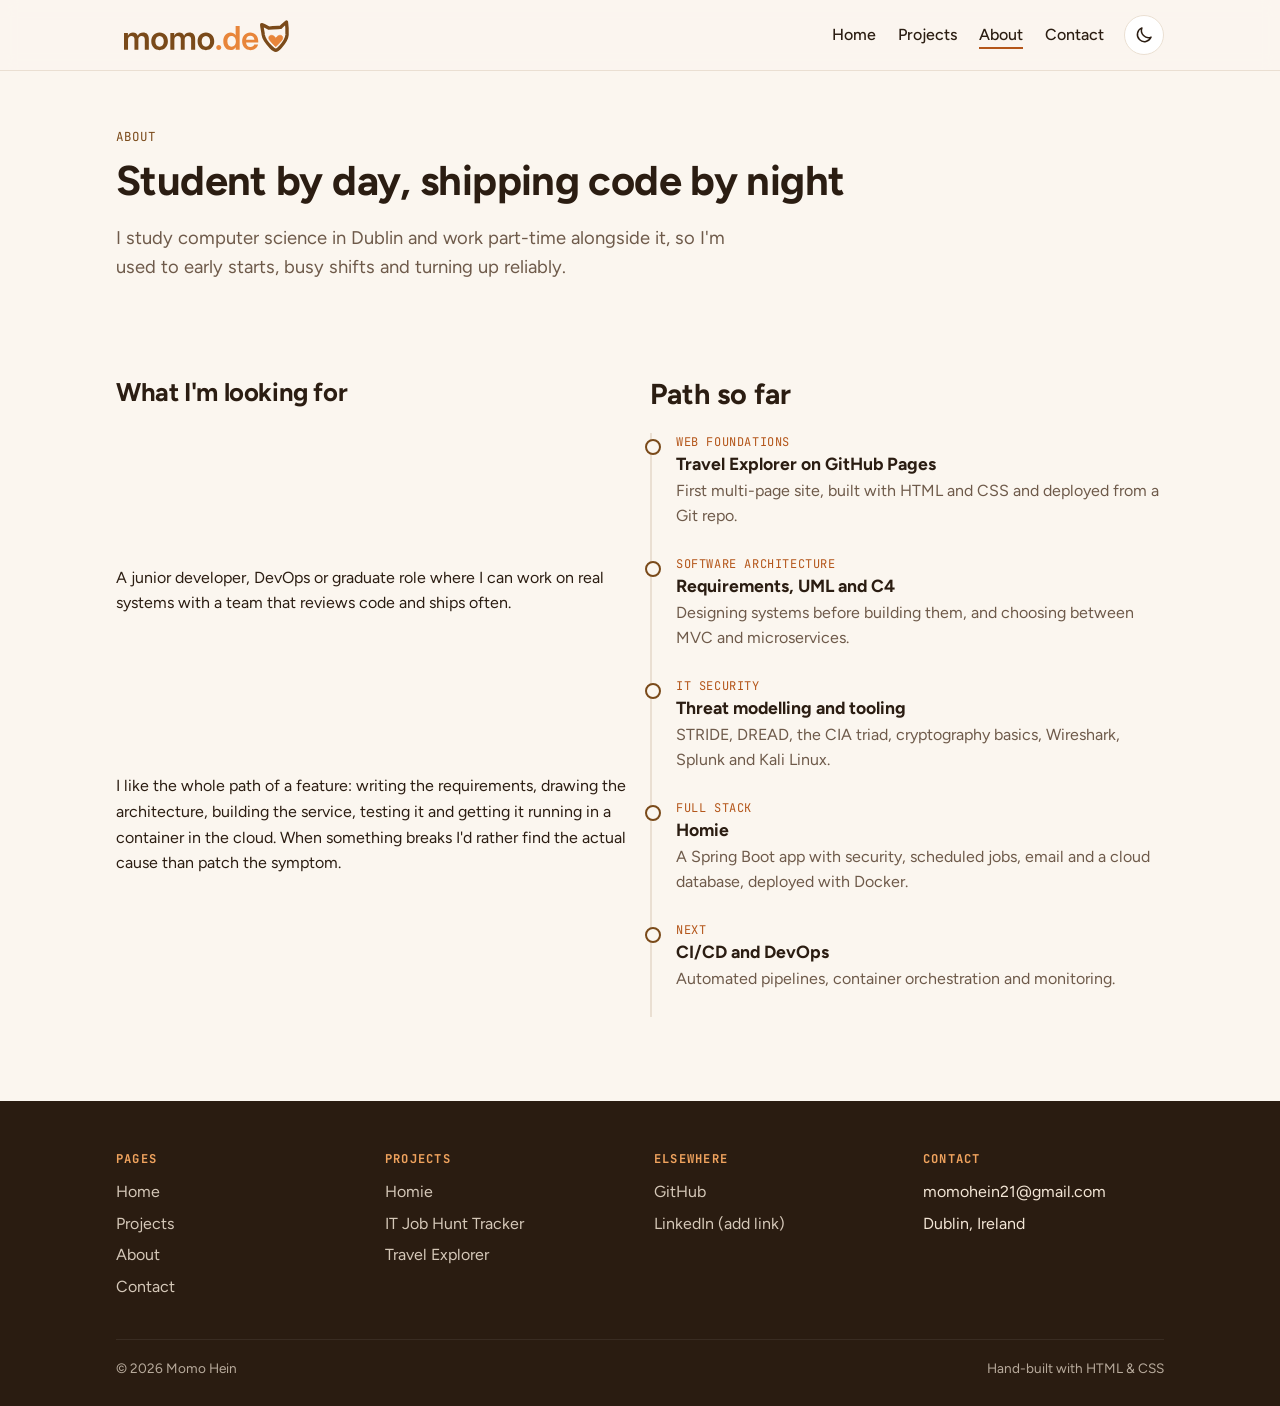
==== pages/about.html @ e9c75811 "First version of momo.dev portfolio" ====
<!DOCTYPE html>
<html lang="en">
<head>
<meta charset="UTF-8">
<meta name="viewport" content="width=device-width, initial-scale=1.0, viewport-fit=cover">
<title>About · Momo Hein</title>
<meta name="description" content="About Momo Hein, computer science student in Dublin.">
<link rel="preconnect" href="https://fonts.googleapis.com">
<link rel="preconnect" href="https://fonts.gstatic.com" crossorigin>
<link rel="stylesheet" href="https://fonts.googleapis.com/css2?family=Figtree:wght@400;500;600;700&family=JetBrains+Mono:wght@400;600&display=swap">
<link rel="icon" type="image/svg+xml" href="../img/favicon.svg">
<script>
/* set theme before first paint: saved choice, otherwise the device setting */
(function () {
  var t = null;
  try { t = localStorage.getItem('theme'); } catch (e) {}
  if (t !== 'light' && t !== 'dark') t = window.matchMedia('(prefers-color-scheme: dark)').matches ? 'dark' : 'light';
  document.documentElement.setAttribute('data-theme', t);
})();
</script>
<meta name="theme-color" content="#7A4A1A">
<link rel="stylesheet" href="../css/style.css">
</head>
<body>

<nav class="nav" aria-label="Main">
  <div class="wrap">
    <a class="brand" href="../index.html" aria-label="momo.dev home"><svg class="brand-logo" viewBox="460 100 1152 270" role="img" aria-label="momo.dev" xmlns="http://www.w3.org/2000/svg"><path d="M511.484375 330.0H537.32421875V265.400390625C537.32421875 249.9169921875 547.2705078125 241.5087890625 558.9599609375 241.5087890625C570.4443359375 241.5087890625 578.6474609375 249.19921875 578.6474609375 260.9912109375V330.0H603.76953125V263.5546875C603.76953125 250.634765625 611.8701171875 241.5087890625 624.9951171875 241.5087890625C636.0693359375 241.5087890625 645.0927734375 247.8662109375 645.0927734375 262.2216796875V330.0H671.03515625V258.5302734375C671.03515625 233.1005859375 655.244140625 219.5654296875 634.736328125 219.5654296875C618.9453125 219.5654296875 606.025390625 227.5634765625 600.283203125 240.0732421875C595.771484375 227.666015625 583.7744140625 219.5654296875 569.111328125 219.5654296875C555.4736328125 219.5654296875 543.06640625 226.5380859375 536.50390625 240.4833984375V221.71875H511.484375Z" fill="currentColor"/><path d="M740.1998046875 332.4609375C772.089453125 332.4609375 793.62265625 309.5947265625 793.62265625 275.9619140625C793.62265625 242.3291015625 772.089453125 219.2578125 740.1998046875 219.2578125C708.31015625 219.2578125 686.776953125 242.3291015625 686.776953125 275.9619140625C686.776953125 309.5947265625 708.31015625 332.4609375 740.1998046875 332.4609375ZM740.1998046875 310.8251953125C723.4859375 310.8251953125 712.9244140625 297.59765625 712.9244140625 275.9619140625C712.9244140625 254.2236328125 723.5884765625 240.8935546875 740.1998046875 240.8935546875C756.70859375 240.8935546875 767.37265625 254.326171875 767.37265625 275.9619140625C767.37265625 297.4951171875 756.8111328125 310.8251953125 740.1998046875 310.8251953125Z" fill="currentColor"/><path d="M809.364453125 330.0H835.204296875V265.400390625C835.204296875 249.9169921875 845.1505859375 241.5087890625 856.8400390625 241.5087890625C868.3244140625 241.5087890625 876.5275390625 249.19921875 876.5275390625 260.9912109375V330.0H901.649609375V263.5546875C901.649609375 250.634765625 909.7501953125 241.5087890625 922.8751953125 241.5087890625C933.9494140625 241.5087890625 942.9728515625 247.8662109375 942.9728515625 262.2216796875V330.0H968.915234375V258.5302734375C968.915234375 233.1005859375 953.12421875 219.5654296875 932.61640625 219.5654296875C916.825390625 219.5654296875 903.90546875 227.5634765625 898.16328125 240.0732421875C893.6515625 227.666015625 881.6544921875 219.5654296875 866.99140625 219.5654296875C853.3537109375 219.5654296875 840.946484375 226.5380859375 834.383984375 240.4833984375V221.71875H809.364453125Z" fill="currentColor"/><path d="M1038.0798828124998 332.4609375C1069.9695312499998 332.4609375 1091.5027343749998 309.5947265625 1091.5027343749998 275.9619140625C1091.5027343749998 242.3291015625 1069.9695312499998 219.2578125 1038.0798828124998 219.2578125C1006.1902343749999 219.2578125 984.6570312499999 242.3291015625 984.6570312499999 275.9619140625C984.6570312499999 309.5947265625 1006.1902343749999 332.4609375 1038.0798828124998 332.4609375ZM1038.0798828124998 310.8251953125C1021.3660156249999 310.8251953125 1010.8044921874999 297.59765625 1010.8044921874999 275.9619140625C1010.8044921874999 254.2236328125 1021.4685546874999 240.8935546875 1038.0798828124998 240.8935546875C1054.5886718749998 240.8935546875 1065.2527343749998 254.326171875 1065.2527343749998 275.9619140625C1065.2527343749998 297.4951171875 1054.6912109374998 310.8251953125 1038.0798828124998 310.8251953125Z" fill="currentColor"/><path d="M1120.574609375 331.845703125C1129.39296875 331.845703125 1136.4681640625 324.7705078125 1136.4681640625 315.9521484375C1136.4681640625 307.1337890625 1129.39296875 300.05859375 1120.574609375 300.05859375C1111.75625 300.05859375 1104.6810546875 307.1337890625 1104.6810546875 315.9521484375C1104.6810546875 324.7705078125 1111.75625 331.845703125 1120.574609375 331.845703125Z" fill="var(--logo-accent)"/><path d="M1196.609375 332.1533203125C1210.759765625 332.1533203125 1222.654296875 326.0009765625 1229.421875 313.4912109375H1229.626953125V330.0H1255.056640625V177.216796875H1229.216796875V237.099609375H1229.01171875C1222.0390625 225.205078125 1210.4521484375 219.5654296875 1196.404296875 219.5654296875C1168.6162109375 219.5654296875 1149.7490234375 242.431640625 1149.7490234375 275.7568359375C1149.7490234375 309.4921875 1168.30859375 332.1533203125 1196.609375 332.1533203125ZM1202.6591796875 310.517578125C1186.6630859375 310.517578125 1175.896484375 298.212890625 1175.896484375 275.7568359375C1175.896484375 253.4033203125 1186.6630859375 240.99609375 1202.6591796875 240.99609375C1219.578125 240.99609375 1230.65234375 254.736328125 1230.65234375 275.7568359375C1230.65234375 296.8798828125 1219.578125 310.517578125 1202.6591796875 310.517578125Z" fill="var(--logo-accent)"/><path d="M1323.70859375 332.4609375C1349.0357421875 332.4609375 1369.1333984375 317.7978515625 1373.2349609375 296.572265625H1349.0357421875C1346.062109375 305.80078125 1337.3462890625 312.0556640625 1324.323828125 312.0556640625C1306.8921875 312.0556640625 1296.843359375 300.263671875 1296.228125 282.626953125H1374.56796875V275.5517578125C1374.56796875 242.3291015625 1353.855078125 219.2578125 1322.683203125 219.2578125C1292.331640625 219.2578125 1270.9009765625 243.046875 1270.9009765625 275.9619140625C1270.9009765625 308.7744140625 1291.2037109375 332.4609375 1323.70859375 332.4609375ZM1296.433203125 264.78515625C1298.1763671875 249.3017578125 1308.12265625 239.765625 1323.093359375 239.765625C1338.0640625 239.765625 1348.112890625 249.3017578125 1349.753515625 264.78515625Z" fill="var(--logo-accent)"/><g transform="translate(1341.18,122.55) scale(0.4965)" fill="none" stroke-linejoin="round" stroke-linecap="round"><path d="M112,92 C150,105 180,125 205,138 C260,130 310,130 355,128 C385,100 410,75 432,58 C440,110 442,170 440,225 C436,280 402,328 355,380 C330,408 310,424 294,424 C276,424 254,406 230,382 C182,332 140,285 132,225 C126,170 114,130 112,92 Z" stroke="currentColor" stroke-width="44"/><path transform="translate(294,285) scale(1.5) translate(-298,-342)" d="M298,336 C290,300 240,294 238,326 C237,342 252,358 298,404 C344,358 359,342 358,326 C356,294 306,300 298,336 Z" fill="var(--logo-accent)" stroke="var(--logo-accent)" stroke-width="6"/></g></svg></a>
    <ul>
      <li><a href="../index.html">Home</a></li>
      <li><a href="projects.html">Projects</a></li>
      <li><a href="about.html" aria-current="page">About</a></li>
      <li><a href="contact.html">Contact</a></li>
    </ul>
    <button class="theme-toggle" type="button" aria-label="Switch to dark mode" title="Switch theme">
      <svg class="i-moon" viewBox="0 0 24 24" aria-hidden="true"><path d="M20.5 14.5A8.5 8.5 0 0 1 9.5 3.5a8.5 8.5 0 1 0 11 11Z"/></svg>
      <svg class="i-sun" viewBox="0 0 24 24" aria-hidden="true"><circle cx="12" cy="12" r="4.2"/><path d="M12 2.5v2.2M12 19.3v2.2M2.5 12h2.2M19.3 12h2.2M5.3 5.3l1.6 1.6M17.1 17.1l1.6 1.6M5.3 18.7l1.6-1.6M17.1 6.9l1.6-1.6"/></svg>
    </button>
  </div>
</nav>

<header class="page-head">
  <div class="wrap">
    <p class="eyebrow">About</p>
    <h1>Student by day, shipping code by night</h1>
    <p class="lede">I study computer science in Dublin and work part-time alongside it, so I'm used to early starts, busy shifts and turning up reliably.</p>
  </div>
</header>

<main>
  <section class="block">
    <div class="wrap">
      <div class="grid two">
        <div class="prose" style="gap:16px">
          <h2>What I'm looking for</h2>
          <p>A junior developer, DevOps or graduate role where I can work on real systems with a team that reviews code and ships often.</p>
          <p>I like the whole path of a feature: writing the requirements, drawing the architecture, building the service, testing it and getting it running in a container in the cloud. When something breaks I'd rather find the actual cause than patch the symptom.</p>
        </div>
        <div>
          <h2 style="font-size:1.8rem; margin-bottom:22px">Path so far</h2>
          <ol class="timeline">
            <li><p class="when">Web foundations</p><h3>Travel Explorer on GitHub Pages</h3><p>First multi-page site, built with HTML and CSS and deployed from a Git repo.</p></li>
            <li><p class="when">Software architecture</p><h3>Requirements, UML and C4</h3><p>Designing systems before building them, and choosing between MVC and microservices.</p></li>
            <li><p class="when">IT security</p><h3>Threat modelling and tooling</h3><p>STRIDE, DREAD, the CIA triad, cryptography basics, Wireshark, Splunk and Kali Linux.</p></li>
            <li><p class="when">Full stack</p><h3>Homie</h3><p>A Spring Boot app with security, scheduled jobs, email and a cloud database, deployed with Docker.</p></li>
            <li><p class="when">Next</p><h3>CI/CD and DevOps</h3><p>Automated pipelines, container orchestration and monitoring.</p></li>
          </ol>
        </div>
      </div>
    </div>
  </section>
</main>

<footer>
  <div class="wrap">
    <div class="fcols">
      <div><h4>Pages</h4><ul><li><a href="../index.html">Home</a></li><li><a href="projects.html">Projects</a></li><li><a href="about.html">About</a></li><li><a href="contact.html">Contact</a></li></ul></div>
      <div><h4>Projects</h4><ul><li><a href="homie.html">Homie</a></li><li><a href="projects.html">IT Job Hunt Tracker</a></li><li><a href="https://momohein.github.io/Week9-Github-Demo/" target="_blank" rel="noopener">Travel Explorer</a></li></ul></div>
      <div><h4>Elsewhere</h4><ul><li><a href="https://github.com/momohein" target="_blank" rel="noopener">GitHub</a></li><li><a href="contact.html">LinkedIn (add link)</a></li></ul></div>
      <div><h4>Contact</h4><ul><li>momohein21@gmail.com</li><li>Dublin, Ireland</li></ul></div>
    </div>
    <div class="legal"><span>© 2026 Momo Hein</span><span>Hand-built with HTML &amp; CSS</span></div>
  </div>
</footer>

<script src="../js/main.js"></script>
</body>
</html>
---- css/style.css ----
/* Momo Hein portfolio — shared stylesheet
   Layout: Travel Explorer skeleton (nav → hero → card sections → 4-col footer), spread over pages/ */
:root {
  --bg: #fbf6ef;
  --surface: #ffffff;
  --ink: #2b1d12;
  --muted: #6e5a4a;
  --line: #eadfd2;
  --accent: #7a4a1a;
  --accent-ink: #ffffff;
  --sun: #b4561a;
  --logo-ink: #7a4a1a;
  --logo-accent: #e8853a;
  --term-bg: #2a1c11;
  --term-panel: var(--term-bg);
  --term-fg: #f3e6d6;
  --term-key: #f0a35e;
  --term-prompt: #f7c99a;
  --font-display: "Figtree", system-ui, -apple-system, "Segoe UI", sans-serif;
  --font-body: "Figtree", system-ui, -apple-system, sans-serif;
  --font-mono: "JetBrains Mono", ui-monospace, "SFMono-Regular", Menlo, monospace;
  --gutter-l: max(16px, env(safe-area-inset-left, 0px));
  --gutter-r: max(16px, env(safe-area-inset-right, 0px));
}
@media (prefers-color-scheme: dark) {
  :root:not([data-theme="light"]) {
    --bg: #17110c; --surface: #221912; --ink: #f3e9dd; --muted: #bba897; --line: #3a2c20;
    --accent: #efa86a; --accent-ink: #1a120b; --sun: #f3b57e; --logo-ink: var(--term-prompt); --logo-accent: #e8853a;
    --term-bg: #0f0a06; --term-fg: #f3e6d6; --term-panel: color-mix(in srgb, var(--sun) 7%, var(--surface));
    color-scheme: dark;
  }
}
:root[data-theme="dark"] {
  --bg: #17110c; --surface: #221912; --ink: #f3e9dd; --muted: #bba897; --line: #3a2c20;
  --accent: #efa86a; --accent-ink: #1a120b; --sun: #f3b57e; --logo-ink: var(--term-prompt); --logo-accent: #e8853a;
  --term-bg: #0f0a06; --term-fg: #f3e6d6; --term-panel: color-mix(in srgb, var(--sun) 7%, var(--surface));
  color-scheme: dark;
}

* { box-sizing: border-box; }
html { scroll-behavior: smooth; }
body { margin: 0; background: var(--bg); color: var(--ink); font-family: var(--font-body); font-size: 1rem; line-height: 1.6; }
h1, h2, h3, h4 { font-family: var(--font-display); line-height: 1.12; text-wrap: balance; margin: 0; }
p { margin: 0; }
a { color: var(--accent); }
a:focus-visible, button:focus-visible { outline: 2px solid var(--sun); outline-offset: 3px; border-radius: 4px; }
code { font-family: var(--font-mono); font-size: .88em; background: color-mix(in srgb, var(--accent) 10%, transparent); padding: 1px 6px; border-radius: 5px; overflow-wrap: anywhere; }

.wrap { max-width: 1080px; margin: 0 auto; padding-left: var(--gutter-l); padding-right: var(--gutter-r); }
.narrow { max-width: 760px; }

/* ---------- Nav ---------- */
.nav { position: sticky; top: env(safe-area-inset-top, 0px); z-index: 10; background: color-mix(in srgb, var(--bg) 90%, transparent); backdrop-filter: blur(8px); border-bottom: 1px solid var(--line); }
.nav .wrap { display: flex; align-items: center; justify-content: space-between; gap: 12px 20px; padding-block: 14px; flex-wrap: wrap; }
.brand { font-family: var(--font-display); font-weight: 800; font-size: 1.25rem; color: var(--ink); text-decoration: none; letter-spacing: -0.01em; }
.brand { order: 0; display: inline-flex; align-items: center; color: var(--logo-ink); line-height: 0; }
.brand-logo { height: 42px; width: auto; display: block; }
@media (max-width: 480px) { .brand-logo { height: 34px; } }
.nav ul { order: 2; list-style: none; display: flex; flex-wrap: wrap; gap: 6px 22px; margin: 0; padding: 0; }
.nav ul a { color: var(--ink); text-decoration: none; font-weight: 500; padding-bottom: 3px; border-bottom: 2px solid transparent; }
.nav ul a:hover { color: var(--accent); }
.nav ul a[aria-current="page"] { border-bottom-color: var(--sun); }

/* Theme switch */
.nav ul { margin-left: auto; }
.theme-toggle { order: 3; display: inline-grid; place-items: center; width: 40px; height: 40px; border-radius: 999px; border: 1px solid var(--line); background: var(--surface); color: var(--ink); cursor: pointer; padding: 0; transition: border-color .15s ease, color .15s ease; }
.theme-toggle:hover { border-color: var(--accent); color: var(--accent); }
.theme-toggle svg { width: 20px; height: 20px; fill: none; stroke: currentColor; stroke-width: 1.8; stroke-linecap: round; stroke-linejoin: round; }
.theme-toggle .i-sun { display: none; }
:root[data-theme="dark"] .theme-toggle .i-sun { display: block; }
:root[data-theme="dark"] .theme-toggle .i-moon { display: none; }
@media (max-width: 600px) {
  .theme-toggle { order: 1; margin-left: auto; }
  .nav ul { order: 3; width: 100%; }
}

/* ---------- Buttons ---------- */
.actions { display: flex; flex-wrap: wrap; gap: 12px; margin-top: 28px; }
.btn { display: inline-block; padding: 11px 22px; border-radius: 999px; font-weight: 600; text-decoration: none; border: 1.5px solid var(--accent); transition: transform .15s ease; }
.btn.primary { background: var(--accent); color: var(--accent-ink); }
.btn.ghost { color: var(--accent); }
.btn:hover { transform: translateY(-2px); }

/* ---------- Hero ---------- */
.eyebrow { font-family: var(--font-mono); font-size: 0.78rem; letter-spacing: 0.08em; text-transform: uppercase; color: var(--accent); }
.hero .wrap { display: grid; grid-template-columns: 1.15fr 1fr; gap: 48px; align-items: center; padding-block: 72px 64px; }
.hero .wrap > * { min-width: 0; }
.hero h1 { font-size: clamp(2rem, 4.2vw, 2.9rem); font-weight: 700; letter-spacing: -0.015em; line-height: 1.18; margin-top: 12px; }
.hero h1 em { font-style: normal; color: var(--sun); }
.lede { font-size: 1.15rem; color: var(--muted); max-width: 54ch; margin-top: 20px; }

.page-head .wrap { padding-block: 56px 36px; }
.page-head h1 { font-size: clamp(1.9rem, 4vw, 2.6rem); font-weight: 700; letter-spacing: -0.015em; margin-top: 10px; }
.crumbs { font-size: .9rem; color: var(--muted); }
.crumbs a { color: var(--muted); }

/* ---------- Terminal ---------- */
.terminal { background: var(--term-panel); color: var(--term-fg); border-radius: 14px; font-family: var(--font-mono); font-size: 0.86rem; line-height: 1.75; overflow: hidden; box-shadow: 0 24px 48px -24px rgba(43, 29, 18, .45); }
.terminal .bar { display: flex; gap: 7px; padding: 12px 14px; border-bottom: 1px solid rgba(255,255,255,.08); }
.terminal .bar i { width: 11px; height: 11px; border-radius: 50%; background: rgba(255,255,255,.18); }
.terminal pre { margin: 0; padding: 18px 20px 22px; white-space: pre-wrap; overflow-x: auto; font-family: inherit; }
.terminal .p { color: var(--term-prompt); }
.terminal .k { color: var(--term-key); }
.terminal .c { opacity: .6; }

/* ---------- Sections ---------- */
section.block .wrap { padding-block: 60px; }
section.block + section.block .wrap { border-top: 1px solid var(--line); }
.sec-head { display: flex; flex-wrap: wrap; justify-content: space-between; align-items: end; gap: 12px 24px; margin-bottom: 30px; }
.sec-head h2 { font-size: clamp(1.6rem, 3.2vw, 2rem); font-weight: 700; letter-spacing: -0.01em; }
.sec-head p { color: var(--muted); max-width: 48ch; }

.grid { display: grid; gap: 20px; grid-template-columns: repeat(3, minmax(0, 1fr)); }
.grid.two { grid-template-columns: repeat(2, minmax(0, 1fr)); }
.card { background: var(--surface); border: 1px solid var(--line); border-radius: 14px; padding: 26px; display: flex; flex-direction: column; gap: 12px; min-width: 0; }
.card h3 { font-size: 1.3rem; font-weight: 700; }
.card p { color: var(--muted); }
.card.feature { grid-column: 1 / -1; display: grid; grid-template-columns: 1.2fr 1fr; gap: 28px; align-items: start; }
.card.feature > * { min-width: 0; }
.card.feature .body { display: flex; flex-direction: column; gap: 12px; }
.status { font-family: var(--font-mono); font-size: 0.72rem; letter-spacing: .06em; text-transform: uppercase; color: var(--sun); }
.tags { display: flex; flex-wrap: wrap; gap: 6px; }
.tag { font-family: var(--font-mono); font-size: 0.74rem; padding: 3px 9px; border-radius: 6px; background: color-mix(in srgb, var(--accent) 12%, transparent); color: var(--accent); }
.more { font-weight: 600; text-decoration: none; margin-top: auto; }
.more:hover { text-decoration: underline; }
.todo { border: 1px dashed var(--sun); background: color-mix(in srgb, var(--sun) 7%, var(--surface)); }

/* Stats strip */
.stats { display: grid; grid-template-columns: repeat(4, minmax(0, 1fr)); border: 1px solid var(--line); border-radius: 14px; background: var(--surface); overflow: hidden; }
.stats div { padding: 18px 20px; border-left: 1px solid var(--line); }
.stats div:first-child { border-left: 0; }
.stats b { display: block; font-family: var(--font-display); font-size: 1.8rem; font-weight: 700; letter-spacing: -0.02em; font-variant-numeric: tabular-nums; }
.stats span { color: var(--muted); font-size: .9rem; }

/* Skills */
.skills { display: grid; grid-template-columns: repeat(4, minmax(0, 1fr)); gap: 28px; }
.skills h3 { font-size: 1.05rem; font-weight: 700; padding-bottom: 10px; border-bottom: 2px solid var(--ink); }
.skills ul { list-style: none; margin: 12px 0 0; padding: 0; display: grid; gap: 8px; }
.skills li { color: var(--muted); }
.skills li b { color: var(--ink); font-weight: 600; }

/* Prose (case study) */
.case { display: grid; grid-template-columns: 200px minmax(0, 1fr); gap: 48px; padding-block: 24px 64px; }
.toc { position: sticky; top: calc(env(safe-area-inset-top, 0px) + 84px); align-self: start; display: grid; gap: 8px; font-size: .92rem; }
.toc b { font-family: var(--font-mono); font-size: .72rem; letter-spacing: .08em; text-transform: uppercase; color: var(--muted); }
.toc a { color: var(--muted); text-decoration: none; }
.toc a:hover { color: var(--accent); }
.prose { display: grid; gap: 56px; min-width: 0; }
.prose section { display: grid; gap: 16px; scroll-margin-top: 90px; }
.prose h2 { font-size: 1.6rem; font-weight: 700; letter-spacing: -0.015em; }
.prose h3 { font-size: 1.15rem; font-weight: 700; }
.prose p, .prose li { max-width: 68ch; }
.prose p { color: var(--ink); }
.prose ul { margin: 0; padding-left: 1.2em; display: grid; gap: 6px; }
.prose .muted { color: var(--muted); }

.features { display: grid; grid-template-columns: repeat(2, minmax(0, 1fr)); gap: 14px; }
.features div { background: var(--surface); border: 1px solid var(--line); border-radius: 12px; padding: 18px; }
.features h3 { margin-bottom: 6px; }
.features p { color: var(--muted); font-size: .95rem; }

/* Architecture diagram (HTML, responsive) */
.arch { display: grid; grid-template-columns: minmax(0, 1fr) 210px; gap: 16px; }
.layers { display: grid; gap: 8px; }
.layer { border: 1px solid var(--line); background: var(--surface); border-radius: 10px; padding: 12px 14px; display: grid; grid-template-columns: 120px minmax(0, 1fr); gap: 12px; align-items: center; position: relative; }
.layer + .layer::before { content: "↓"; position: absolute; top: -15px; left: 50px; font-size: .8rem; color: var(--muted); }
.layer h4 { font-family: var(--font-mono); font-size: .75rem; letter-spacing: .06em; text-transform: uppercase; color: var(--accent); }
.chips { display: flex; flex-wrap: wrap; gap: 5px; }
.chip { font-family: var(--font-mono); font-size: .72rem; padding: 2px 7px; border: 1px solid var(--line); border-radius: 5px; color: var(--muted); }
.layer.db { background: var(--term-bg); color: var(--term-fg); border-color: var(--term-bg); }
.layer.db h4 { color: var(--term-key); }
.layer.db .chip { color: var(--term-fg); border-color: rgba(255,255,255,.2); }
.ext { border: 1.5px dashed var(--line); border-radius: 10px; padding: 14px; display: grid; gap: 10px; align-content: start; }
.ext h4 { font-family: var(--font-mono); font-size: .75rem; letter-spacing: .06em; text-transform: uppercase; color: var(--sun); }
.ext div { font-size: .9rem; }
.ext div b { display: block; }
.ext div span { color: var(--muted); font-size: .82rem; }

.callout { border-left: 3px solid var(--sun); background: var(--surface); border-radius: 0 12px 12px 0; padding: 18px 20px; display: grid; gap: 10px; }
.callout pre { margin: 0; font-family: var(--font-mono); font-size: .8rem; white-space: pre-wrap; overflow-x: auto; color: var(--muted); }

.table-wrap { overflow-x: auto; border: 1px solid var(--line); border-radius: 12px; background: var(--surface); }
table { border-collapse: collapse; width: 100%; font-size: .92rem; }
th, td { text-align: left; padding: 10px 14px; border-bottom: 1px solid var(--line); vertical-align: top; }
th { font-family: var(--font-mono); font-size: .72rem; letter-spacing: .06em; text-transform: uppercase; color: var(--muted); font-weight: 600; }
tr:last-child td { border-bottom: 0; }
td.num { font-variant-numeric: tabular-nums; text-align: right; }

/* Timeline (about) */
.timeline { list-style: none; margin: 0; padding: 0; display: grid; gap: 0; border-left: 2px solid var(--line); }
.timeline li { position: relative; padding: 0 0 26px 24px; }
.timeline li::before { content: ""; position: absolute; left: -7px; top: 6px; width: 12px; height: 12px; border-radius: 50%; background: var(--bg); border: 2px solid var(--accent); }
.timeline .when { font-family: var(--font-mono); font-size: .75rem; color: var(--sun); letter-spacing: .05em; text-transform: uppercase; }
.timeline h3 { font-size: 1.1rem; margin: 2px 0 4px; }
.timeline p { color: var(--muted); }

/* Contact */
.contact-grid { display: grid; grid-template-columns: repeat(3, minmax(0, 1fr)); gap: 20px; }
.copy-row { display: flex; align-items: center; gap: 10px; flex-wrap: wrap; }
.copy-btn { font: inherit; font-family: var(--font-mono); font-size: 0.74rem; background: transparent; color: inherit; border: 1px solid currentColor; border-radius: 6px; padding: 3px 9px; cursor: pointer; opacity: .8; }
.copy-btn:hover { opacity: 1; }
.big-link { font-family: var(--font-display); font-size: 1.15rem; font-weight: 700; overflow-wrap: anywhere; }

/* ---------- Footer ---------- */
footer { background: var(--term-bg); color: var(--term-fg); margin-top: 24px; }
footer .wrap { padding-block: 52px 26px; }
.fcols { display: grid; grid-template-columns: repeat(4, minmax(0, 1fr)); gap: 28px; }
footer h4 { font-family: var(--font-mono); font-size: 0.76rem; letter-spacing: .1em; text-transform: uppercase; color: var(--term-key); margin: 0 0 12px; }
footer ul { list-style: none; margin: 0; padding: 0; display: grid; gap: 6px; }
footer a { color: var(--term-fg); text-decoration: none; opacity: .85; }
footer a:hover { opacity: 1; text-decoration: underline; }
.legal { margin-top: 40px; padding-top: 18px; border-top: 1px solid rgba(255,255,255,.1); font-size: .85rem; opacity: .7; display: flex; justify-content: space-between; flex-wrap: wrap; gap: 12px; }

/* ---------- Responsive ---------- */
@media (max-width: 900px) {
  .hero .wrap, .card.feature, .arch { grid-template-columns: 1fr; }
  .grid, .grid.two, .contact-grid { grid-template-columns: 1fr; }
  .skills, .fcols { grid-template-columns: repeat(2, minmax(0, 1fr)); }
  .stats { grid-template-columns: repeat(2, minmax(0, 1fr)); }
  .stats div:nth-child(3) { border-left: 0; }
  .stats div:nth-child(n+3) { border-top: 1px solid var(--line); }
  .case { grid-template-columns: 1fr; gap: 24px; }
  .toc { position: static; grid-auto-flow: column; justify-content: start; overflow-x: auto; gap: 16px; padding-bottom: 6px; }
  .features { grid-template-columns: 1fr; }
}
@media (max-width: 480px) {
  .skills, .fcols { grid-template-columns: 1fr; }
  .hero .wrap { padding-block: 44px; }
  .layer { grid-template-columns: 1fr; gap: 6px; }
}
@media (prefers-reduced-motion: reduce) {
  html { scroll-behavior: auto; }
  .btn { transition: none; }
  .btn:hover { transform: none; }
}
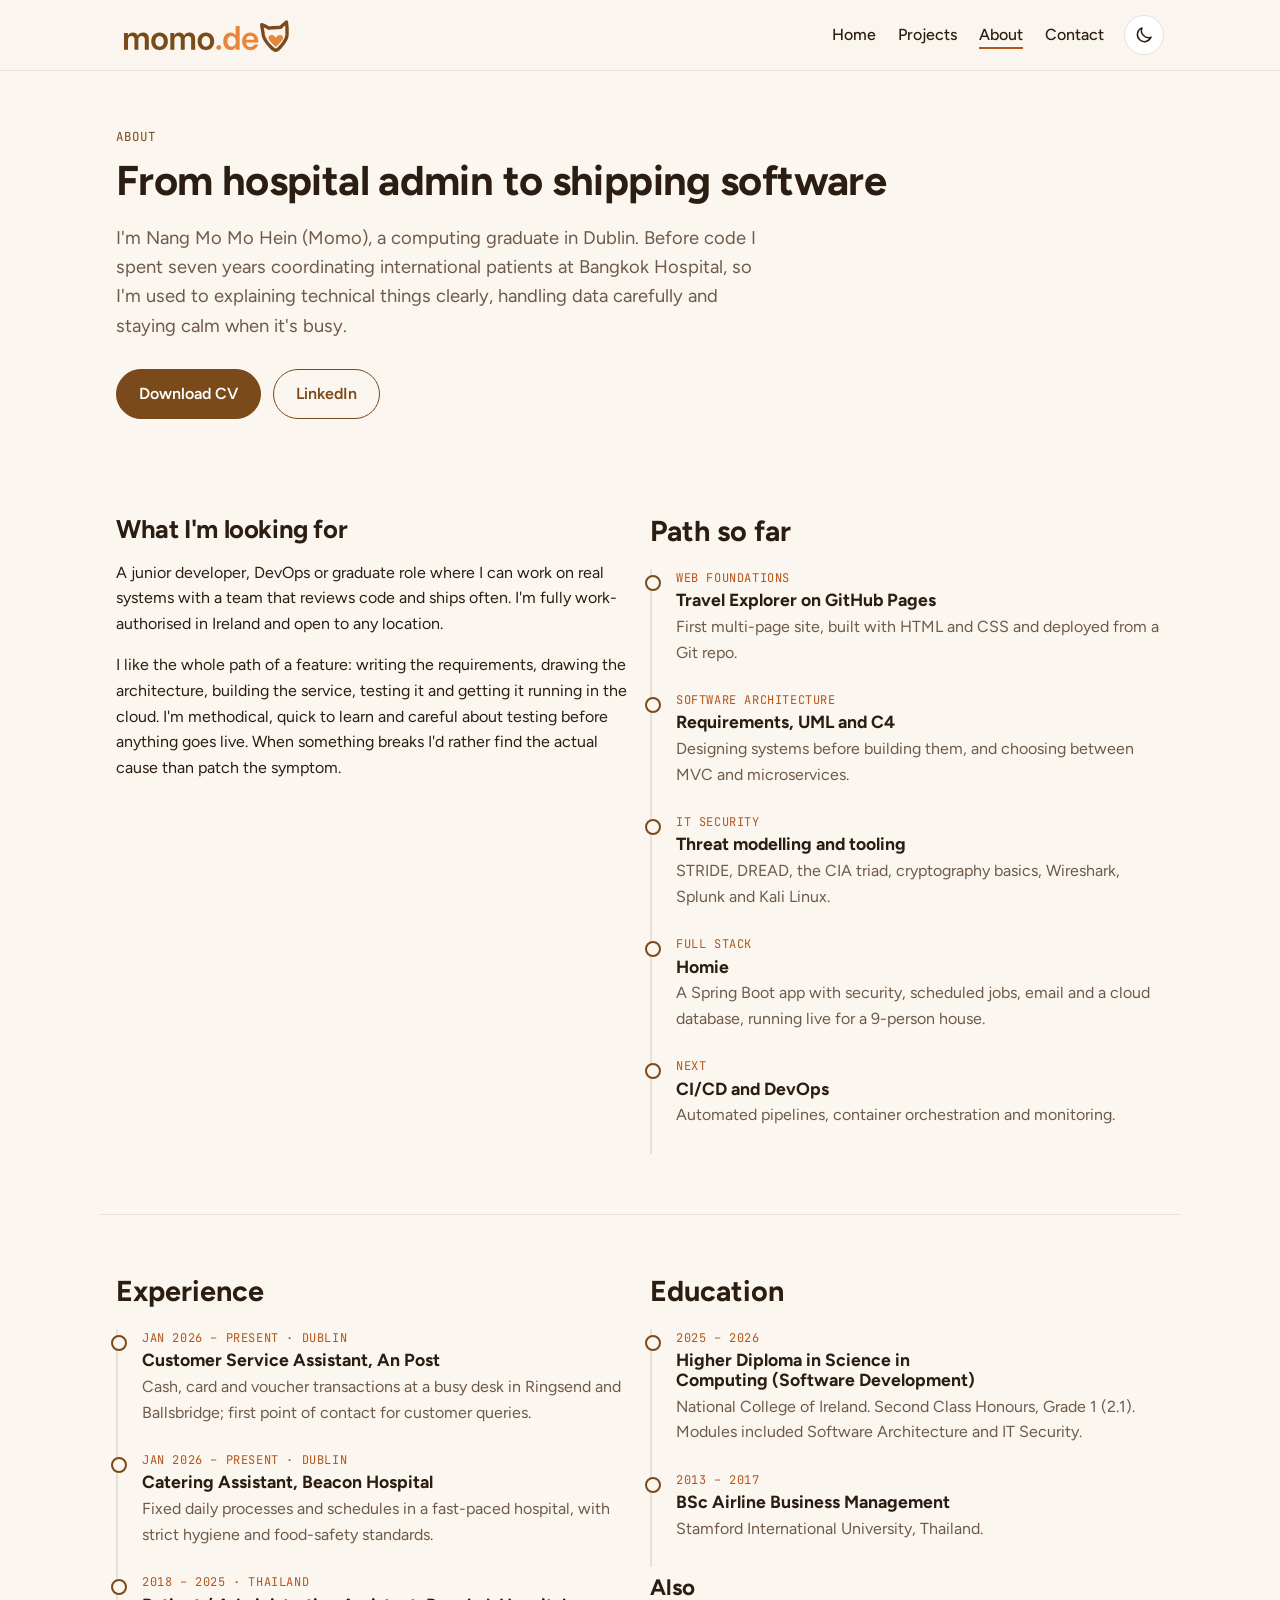
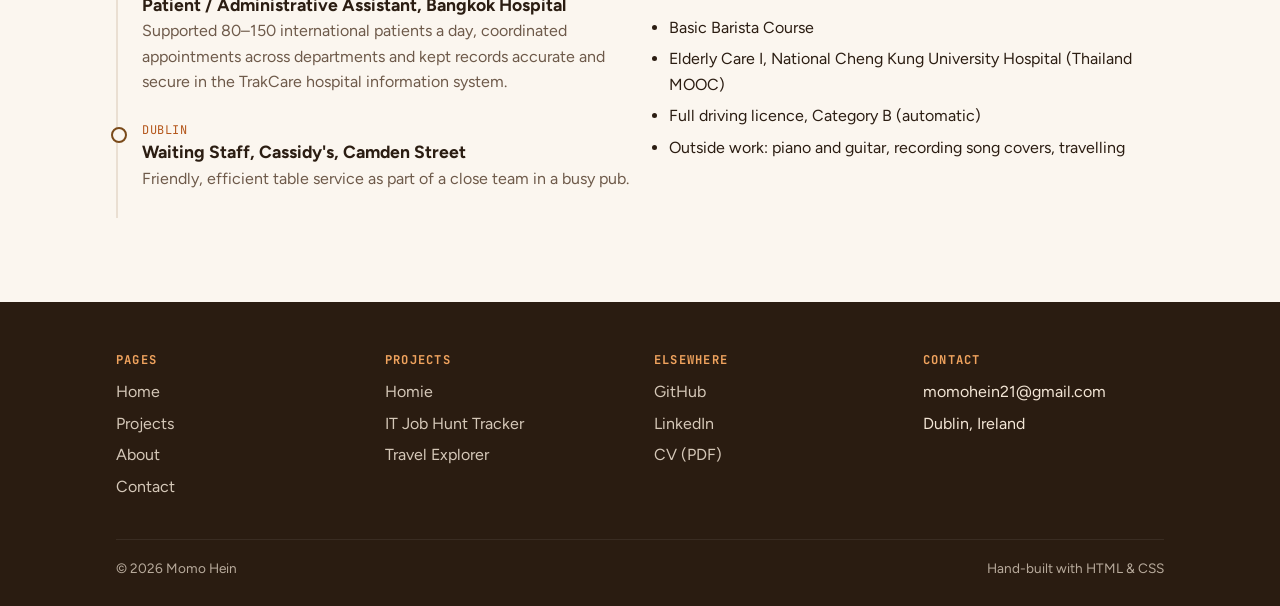
==== commit 9bf80c3b: "Update portfolio pages and add CV" ====
--- a/pages/about.html
+++ b/pages/about.html
@@ -4,7 +4,7 @@
 <meta charset="UTF-8">
 <meta name="viewport" content="width=device-width, initial-scale=1.0, viewport-fit=cover">
 <title>About · Momo Hein</title>
-<meta name="description" content="About Momo Hein, computer science student in Dublin.">
+<meta name="description" content="About Nang Mo Mo Hein (Momo), computing graduate and software developer in Dublin.">
 <link rel="preconnect" href="https://fonts.googleapis.com">
 <link rel="preconnect" href="https://fonts.gstatic.com" crossorigin>
 <link rel="stylesheet" href="https://fonts.googleapis.com/css2?family=Figtree:wght@400;500;600;700&family=JetBrains+Mono:wght@400;600&display=swap">
@@ -42,8 +42,12 @@
 <header class="page-head">
   <div class="wrap">
     <p class="eyebrow">About</p>
-    <h1>Student by day, shipping code by night</h1>
-    <p class="lede">I study computer science in Dublin and work part-time alongside it, so I'm used to early starts, busy shifts and turning up reliably.</p>
+    <h1>From hospital admin to shipping software</h1>
+    <p class="lede">I'm Nang Mo Mo Hein (Momo), a computing graduate in Dublin. Before code I spent seven years coordinating international patients at Bangkok Hospital, so I'm used to explaining technical things clearly, handling data carefully and staying calm when it's busy.</p>
+    <div class="actions">
+      <a class="btn primary" href="../cv/Nang-Mo-Mo-Hein-CV.pdf" target="_blank" rel="noopener">Download CV</a>
+      <a class="btn ghost" href="https://www.linkedin.com/in/nang-mo-mo-hein-64a427143/" target="_blank" rel="noopener">LinkedIn</a>
+    </div>
   </div>
 </header>
 
@@ -51,10 +55,10 @@
   <section class="block">
     <div class="wrap">
       <div class="grid two">
-        <div class="prose" style="gap:16px">
+        <div class="prose" style="gap:16px; align-content:start">
           <h2>What I'm looking for</h2>
-          <p>A junior developer, DevOps or graduate role where I can work on real systems with a team that reviews code and ships often.</p>
-          <p>I like the whole path of a feature: writing the requirements, drawing the architecture, building the service, testing it and getting it running in a container in the cloud. When something breaks I'd rather find the actual cause than patch the symptom.</p>
+          <p>A junior developer, DevOps or graduate role where I can work on real systems with a team that reviews code and ships often. I'm fully work-authorised in Ireland and open to any location.</p>
+          <p>I like the whole path of a feature: writing the requirements, drawing the architecture, building the service, testing it and getting it running in the cloud. I'm methodical, quick to learn and careful about testing before anything goes live. When something breaks I'd rather find the actual cause than patch the symptom.</p>
         </div>
         <div>
           <h2 style="font-size:1.8rem; margin-bottom:22px">Path so far</h2>
@@ -62,9 +66,41 @@
             <li><p class="when">Web foundations</p><h3>Travel Explorer on GitHub Pages</h3><p>First multi-page site, built with HTML and CSS and deployed from a Git repo.</p></li>
             <li><p class="when">Software architecture</p><h3>Requirements, UML and C4</h3><p>Designing systems before building them, and choosing between MVC and microservices.</p></li>
             <li><p class="when">IT security</p><h3>Threat modelling and tooling</h3><p>STRIDE, DREAD, the CIA triad, cryptography basics, Wireshark, Splunk and Kali Linux.</p></li>
-            <li><p class="when">Full stack</p><h3>Homie</h3><p>A Spring Boot app with security, scheduled jobs, email and a cloud database, deployed with Docker.</p></li>
+            <li><p class="when">Full stack</p><h3>Homie</h3><p>A Spring Boot app with security, scheduled jobs, email and a cloud database, running live for a 9-person house.</p></li>
             <li><p class="when">Next</p><h3>CI/CD and DevOps</h3><p>Automated pipelines, container orchestration and monitoring.</p></li>
           </ol>
+        </div>
+      </div>
+    </div>
+  </section>
+
+  <section class="block">
+    <div class="wrap">
+      <div class="grid two">
+        <div>
+          <h2 style="font-size:1.8rem; margin-bottom:22px">Experience</h2>
+          <ol class="timeline">
+            <li><p class="when">Jan 2026 – present · Dublin</p><h3>Customer Service Assistant, An Post</h3><p>Cash, card and voucher transactions at a busy desk in Ringsend and Ballsbridge; first point of contact for customer queries.</p></li>
+            <li><p class="when">Jan 2026 – present · Dublin</p><h3>Catering Assistant, Beacon Hospital</h3><p>Fixed daily processes and schedules in a fast-paced hospital, with strict hygiene and food-safety standards.</p></li>
+            <li><p class="when">2018 – 2025 · Thailand</p><h3>Patient / Administrative Assistant, Bangkok Hospital</h3><p>Supported 80–150 international patients a day, coordinated appointments across departments and kept records accurate and secure in the TrakCare hospital information system.</p></li>
+            <li><p class="when">Dublin</p><h3>Waiting Staff, Cassidy's, Camden Street</h3><p>Friendly, efficient table service as part of a close team in a busy pub.</p></li>
+          </ol>
+        </div>
+        <div>
+          <h2 style="font-size:1.8rem; margin-bottom:22px">Education</h2>
+          <ol class="timeline">
+            <li><p class="when">2025 – 2026</p><h3>Higher Diploma in Science in Computing (Software Development)</h3><p>National College of Ireland. Second Class Honours, Grade 1 (2.1). Modules included Software Architecture and IT Security.</p></li>
+            <li><p class="when">2013 – 2017</p><h3>BSc Airline Business Management</h3><p>Stamford International University, Thailand.</p></li>
+          </ol>
+          <h2 style="font-size:1.4rem; margin:8px 0 14px">Also</h2>
+          <div class="prose" style="gap:10px">
+            <ul>
+              <li>Basic Barista Course</li>
+              <li>Elderly Care I, National Cheng Kung University Hospital (Thailand MOOC)</li>
+              <li>Full driving licence, Category B (automatic)</li>
+              <li>Outside work: piano and guitar, recording song covers, travelling</li>
+            </ul>
+          </div>
         </div>
       </div>
     </div>
@@ -76,7 +112,7 @@
     <div class="fcols">
       <div><h4>Pages</h4><ul><li><a href="../index.html">Home</a></li><li><a href="projects.html">Projects</a></li><li><a href="about.html">About</a></li><li><a href="contact.html">Contact</a></li></ul></div>
       <div><h4>Projects</h4><ul><li><a href="homie.html">Homie</a></li><li><a href="projects.html">IT Job Hunt Tracker</a></li><li><a href="https://momohein.github.io/Week9-Github-Demo/" target="_blank" rel="noopener">Travel Explorer</a></li></ul></div>
-      <div><h4>Elsewhere</h4><ul><li><a href="https://github.com/momohein" target="_blank" rel="noopener">GitHub</a></li><li><a href="contact.html">LinkedIn (add link)</a></li></ul></div>
+      <div><h4>Elsewhere</h4><ul><li><a href="https://github.com/momohein" target="_blank" rel="noopener">GitHub</a></li><li><a href="https://www.linkedin.com/in/nang-mo-mo-hein-64a427143/" target="_blank" rel="noopener">LinkedIn</a></li><li><a href="../cv/Nang-Mo-Mo-Hein-CV.pdf" target="_blank" rel="noopener">CV (PDF)</a></li></ul></div>
       <div><h4>Contact</h4><ul><li>momohein21@gmail.com</li><li>Dublin, Ireland</li></ul></div>
     </div>
     <div class="legal"><span>© 2026 Momo Hein</span><span>Hand-built with HTML &amp; CSS</span></div>
--- a/css/style.css
+++ b/css/style.css
@@ -195,7 +195,7 @@
 .timeline p { color: var(--muted); }
 
 /* Contact */
-.contact-grid { display: grid; grid-template-columns: repeat(3, minmax(0, 1fr)); gap: 20px; }
+.contact-grid { display: grid; grid-template-columns: repeat(2, minmax(0, 1fr)); gap: 20px; }
 .copy-row { display: flex; align-items: center; gap: 10px; flex-wrap: wrap; }
 .copy-btn { font: inherit; font-family: var(--font-mono); font-size: 0.74rem; background: transparent; color: inherit; border: 1px solid currentColor; border-radius: 6px; padding: 3px 9px; cursor: pointer; opacity: .8; }
 .copy-btn:hover { opacity: 1; }
